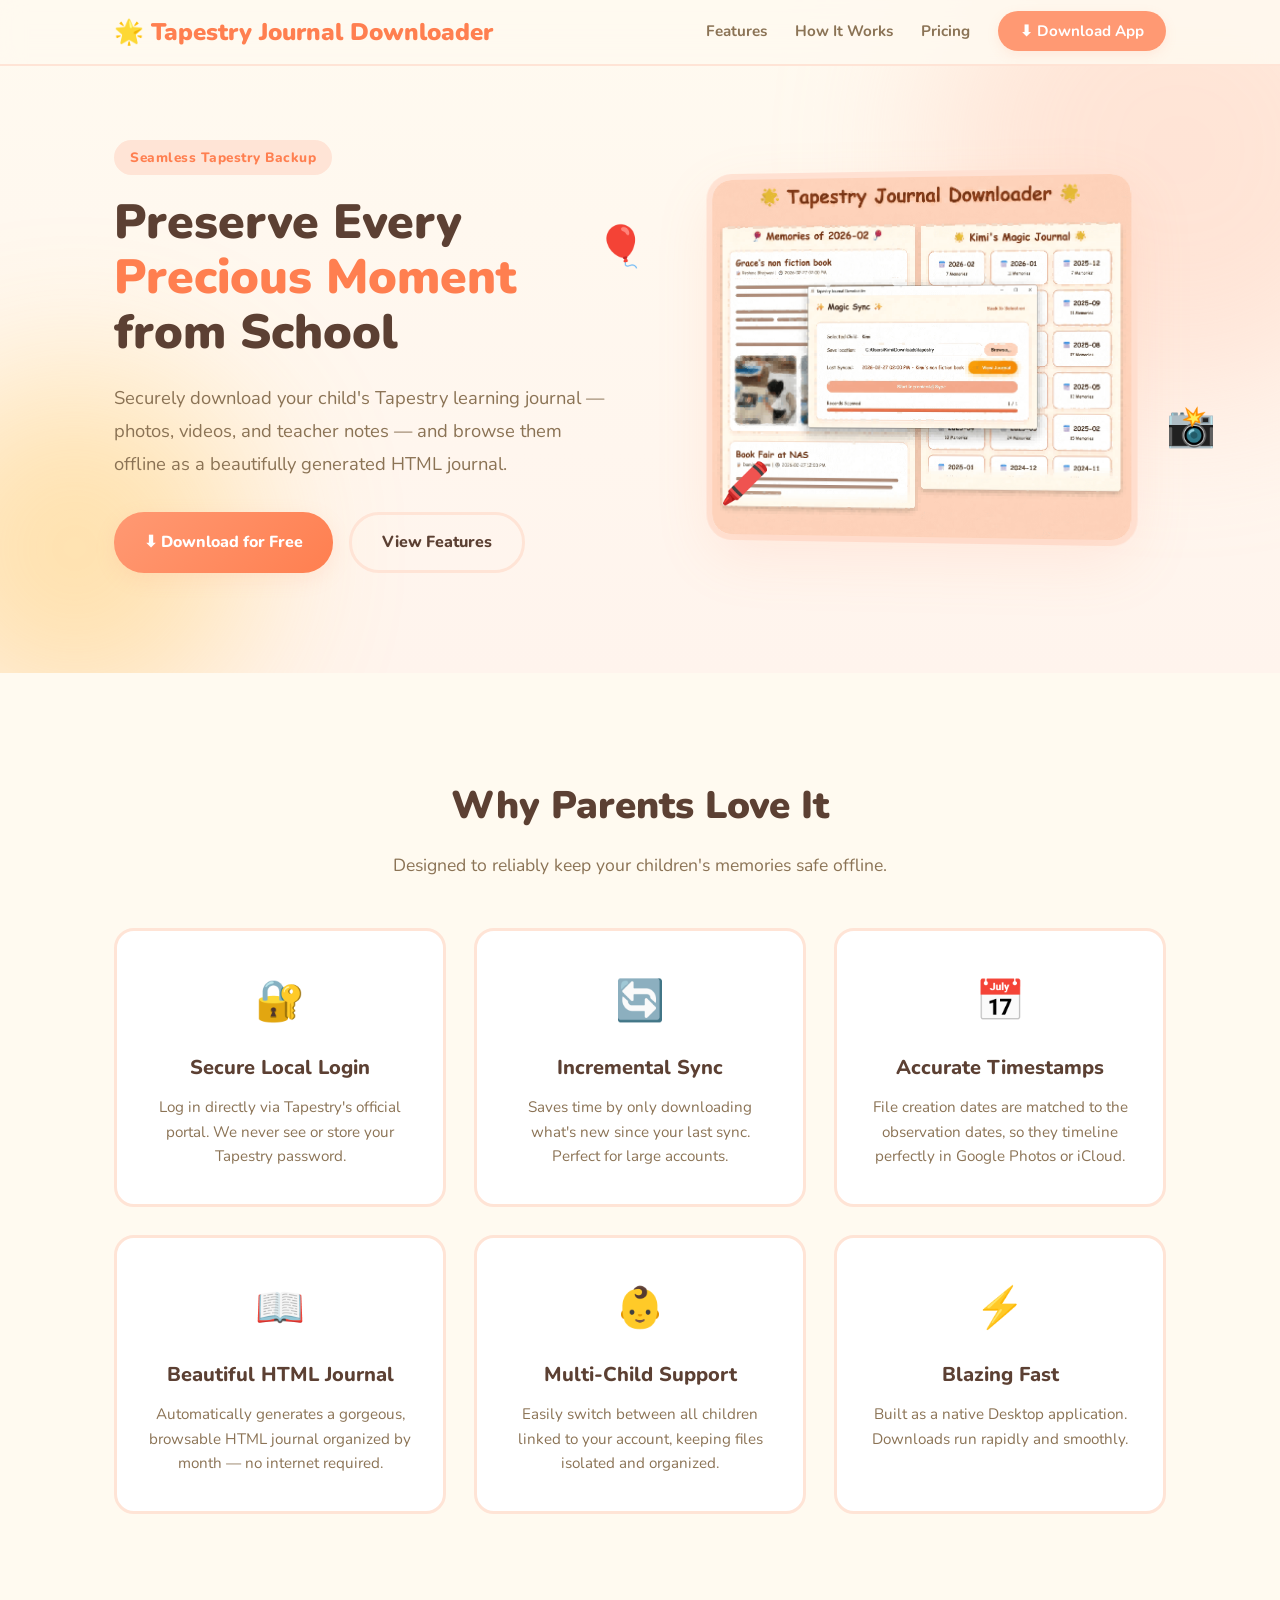
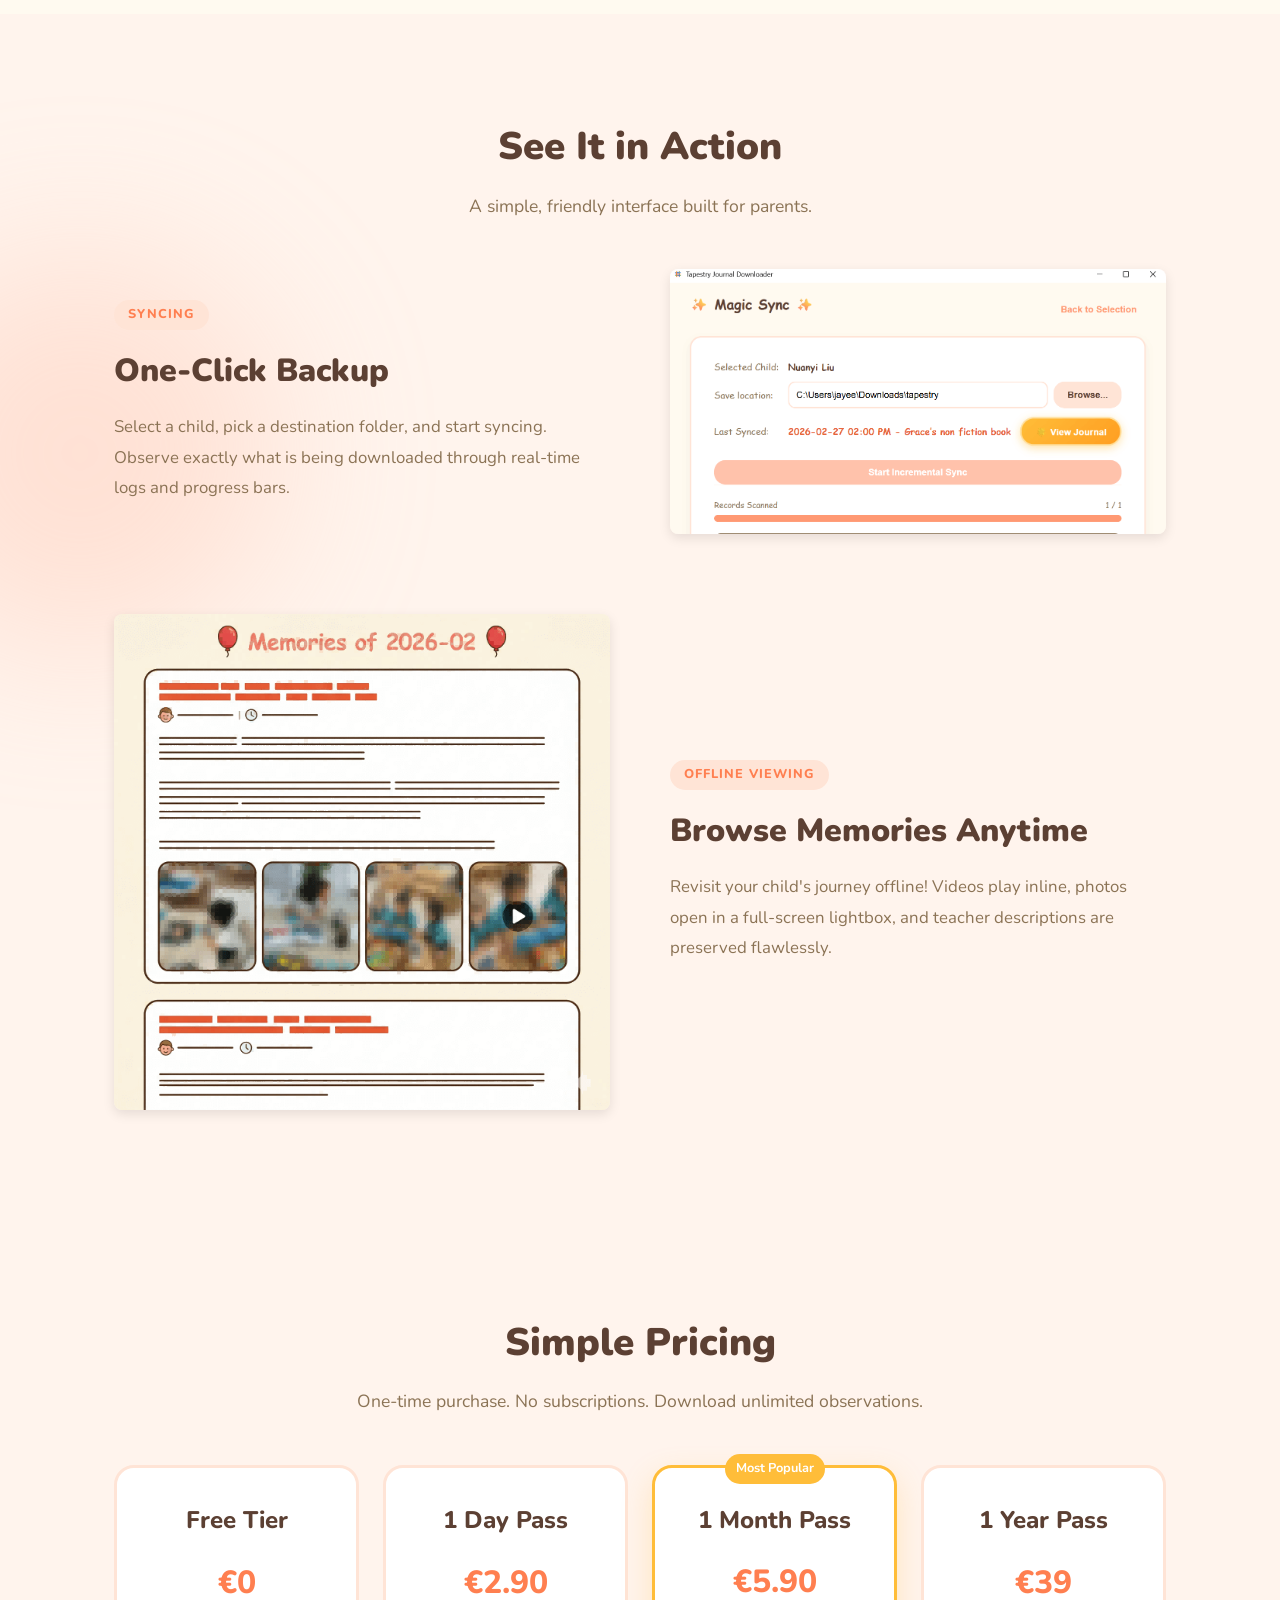
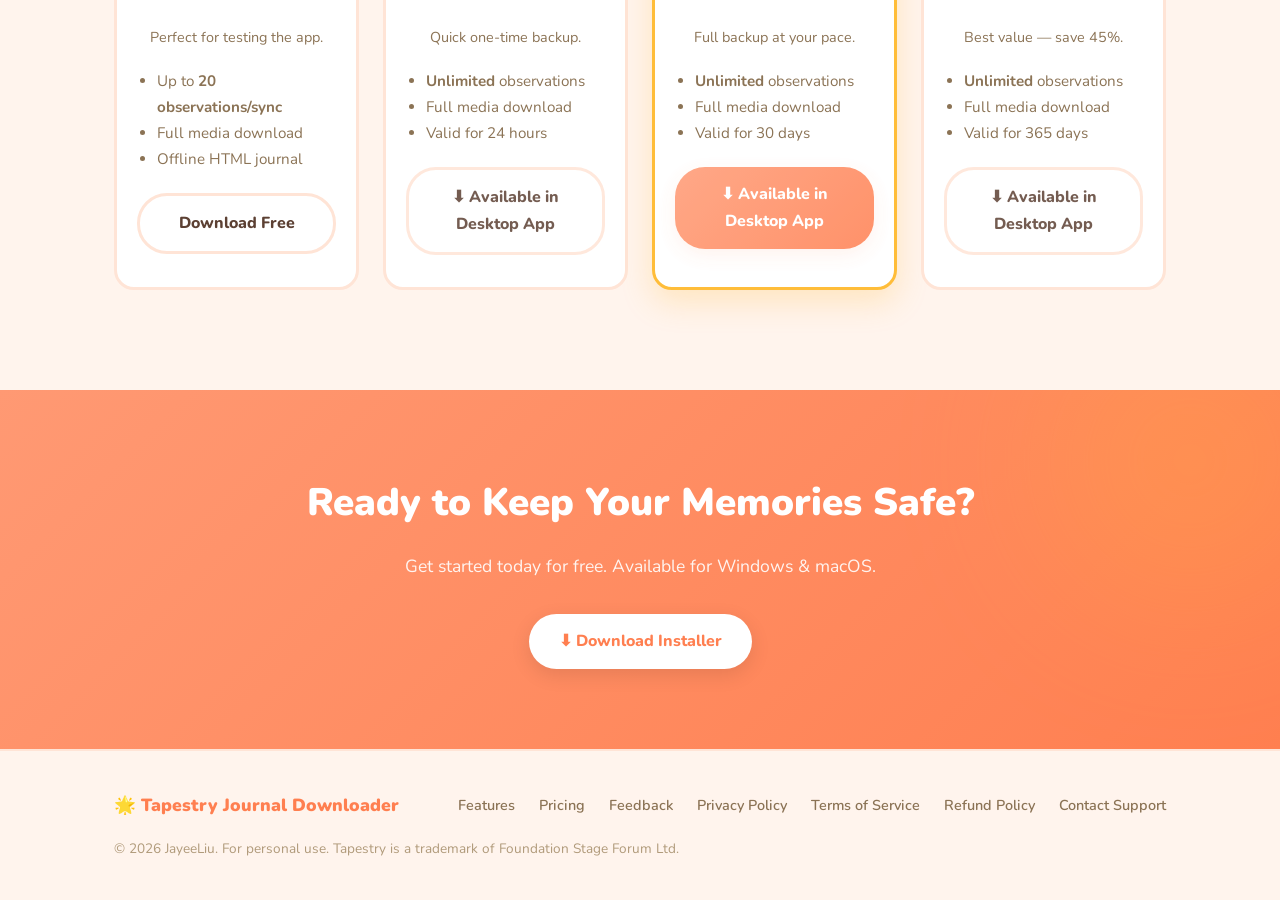
==== index.html @ 8f6c6974 "init" ====
<!DOCTYPE html>
<html lang="en">
<head>
    <meta charset="UTF-8">
    <meta name="viewport" content="width=device-width, initial-scale=1.0">

    <!-- Primary SEO Meta Tags -->
    <title>Tapestry Journal Downloader — Back Up Your Child's Learning Journal</title>
    <meta name="description" content="Download & preserve your child's Tapestry learning journal observations — photos, videos, and teacher notes — as a beautiful offline HTML journal. Simple, secure desktop app for parents.">
    <meta name="keywords" content="Tapestry, Tapestry Journal, Tapestry Journal Downloader, backup children photos, download tapestry observations, offline journal, learning journal backup, EYFS, early years">
    <meta name="author" content="Tapestry Journal Downloader">
    <meta name="robots" content="index, follow">
    <link rel="canonical" href="https://tapestry.xxtools.xyz/">

    <!-- Open Graph / Social -->
    <meta property="og:type" content="website">
    <meta property="og:url" content="https://tapestry.xxtools.xyz/">
    <meta property="og:title" content="Tapestry Journal Downloader — Back Up Your Child's Learning Journal">
    <meta property="og:description" content="Download & preserve your child's Tapestry learning journal observations — photos, videos, and teacher notes — as a beautiful offline HTML journal.">
    <meta property="og:image" content="images/og-cover.png">

    <!-- Favicon -->
    <link rel="icon" type="image/png" href="images/favicon.png">

    <!-- Stylesheet -->
    <link rel="stylesheet" href="css/style.css">

    <!-- Structured Data -->
    <script type="application/ld+json">
    {
        "@context": "https://schema.org",
        "@type": "SoftwareApplication",
        "name": "Tapestry Journal Downloader",
        "operatingSystem": "Windows, macOS",
        "applicationCategory": "UtilitiesApplication",
        "description": "A desktop application that helps parents download and back up their children's Tapestry learning journal observations.",
        "offers": {
            "@type": "Offer",
            "price": "5.9",
            "priceCurrency": "EUR"
        }
    }
    </script>
</head>
<body>

    <!-- ========== NAVIGATION ========== -->
    <nav class="nav" id="nav" role="navigation">
        <div class="container nav__inner">
            <a href="#" class="nav__logo">🌟 Tapestry Journal Downloader</a>
            <button class="nav__toggle" id="nav-toggle">☰</button>
            <ul class="nav__links" id="nav-links">
                <li><a href="#features">Features</a></li>
                <li><a href="#showcase">How It Works</a></li>
                <li><a href="#pricing">Pricing</a></li>
                <li><a href="https://github.com/nicejayee/tapestry-downloader/releases" class="nav__cta">⬇ Download App</a></li>
            </ul>
        </div>
    </nav>

    <!-- ========== HERO ========== -->
    <header class="hero" id="hero">
        <div class="blob blob--peach"></div>
        <div class="blob blob--gold"></div>

        <div class="container hero__inner">
            <div class="hero__content">
                <span class="hero__badge">Seamless Tapestry Backup</span>
                <h1 class="hero__title">
                    Preserve Every <span>Precious Moment</span> from School
                </h1>
                <p class="hero__desc">
                    Securely download your child's Tapestry learning journal — photos, videos, and teacher notes — and browse them offline as a beautifully generated HTML journal.
                </p>
                <div class="hero__actions">
                    <a href="https://github.com/nicejayee/tapestry-downloader/releases" class="btn btn--primary">⬇ Download for Free</a>
                    <a href="#features" class="btn btn--outline">View Features</a>
                </div>
            </div>

            <div class="hero__visual">
                <span class="hero__float hero__float--1">🎈</span>
                <span class="hero__float hero__float--2">📸</span>
                <span class="hero__float hero__float--3">🖍️</span>

                <div class="hero__mockup">
                    <img src="images/screenshot-hero-sync.png" alt="Sync Interface" id="screenshot-hero-sync" style="width: 100%; border-radius: 8px; box-shadow: 0 4px 12px rgba(0,0,0,0.1);">
                </div>
            </div>
        </div>
    </header>

    <!-- ========== FEATURES ========== -->
    <section class="features" id="features">
        <div class="container">
            <h2 class="section-title">Why Parents Love It</h2>
            <p class="section-subtitle">Designed to reliably keep your children's memories safe offline.</p>

            <div class="features__grid">
                <article class="feature-card">
                    <span class="emoji-icon">🔐</span>
                    <h3 class="feature-card__title">Secure Local Login</h3>
                    <p class="feature-card__desc">Log in directly via Tapestry's official portal. We never see or store your Tapestry password.</p>
                </article>

                <article class="feature-card">
                    <span class="emoji-icon">🔄</span>
                    <h3 class="feature-card__title">Incremental Sync</h3>
                    <p class="feature-card__desc">Saves time by only downloading what's new since your last sync. Perfect for large accounts.</p>
                </article>

                <article class="feature-card">
                    <span class="emoji-icon">📅</span>
                    <h3 class="feature-card__title">Accurate Timestamps</h3>
                    <p class="feature-card__desc">File creation dates are matched to the observation dates, so they timeline perfectly in Google Photos or iCloud.</p>
                </article>

                <article class="feature-card">
                    <span class="emoji-icon">📖</span>
                    <h3 class="feature-card__title">Beautiful HTML Journal</h3>
                    <p class="feature-card__desc">Automatically generates a gorgeous, browsable HTML journal organized by month — no internet required.</p>
                </article>

                <article class="feature-card">
                    <span class="emoji-icon">👶</span>
                    <h3 class="feature-card__title">Multi-Child Support</h3>
                    <p class="feature-card__desc">Easily switch between all children linked to your account, keeping files isolated and organized.</p>
                </article>

                <article class="feature-card">
                    <span class="emoji-icon">⚡</span>
                    <h3 class="feature-card__title">Blazing Fast</h3>
                    <p class="feature-card__desc">Built as a native Desktop application. Downloads run rapidly and smoothly.</p>
                </article>
            </div>
        </div>
    </section>

    <!-- ========== SHOWCASE ========== -->
    <section class="showcase" id="showcase">
        <div class="blob blob--peach"></div>
        <div class="container">
            <h2 class="section-title">See It in Action</h2>
            <p class="section-subtitle">A simple, friendly interface built for parents.</p>

            <div class="showcase__items">
                <div class="showcase__item">
                    <div class="showcase__text">
                        <span class="showcase__label">Syncing</span>
                        <h3 class="showcase__heading">One-Click Backup</h3>
                        <p class="showcase__desc">
                            Select a child, pick a destination folder, and start syncing. Observe exactly what is being downloaded through real-time logs and progress bars.
                        </p>
                    </div>
                    <div class="showcase__visual">
                        <img src="images/screenshot-sync.png" alt="Sync Interface" id="screenshot-sync" style="width: 100%; border-radius: 8px; box-shadow: 0 4px 12px rgba(0,0,0,0.1);">
                    </div>
                </div>

                <div class="showcase__item">
                    <div class="showcase__text">
                        <span class="showcase__label">Offline Viewing</span>
                        <h3 class="showcase__heading">Browse Memories Anytime</h3>
                        <p class="showcase__desc">
                            Revisit your child's journey offline! Videos play inline, photos open in a full-screen lightbox, and teacher descriptions are preserved flawlessly.
                        </p>
                    </div>
                    <div class="showcase__visual">
                        <img src="images/screenshot-journal.png" alt="Journal Interface" id="screenshot-journal" style="width: 100%; border-radius: 8px; box-shadow: 0 4px 12px rgba(0,0,0,0.1);">
                    </div>
                </div>
            </div>
        </div>
    </section>

    <!-- ========== PRICING ========== -->
    <section class="how-it-works" id="pricing" style="background: var(--bg-soft-peach);">
        <div class="container">
            <h2 class="section-title">Simple Pricing</h2>
            <p class="section-subtitle">One-time purchase. No subscriptions. Download unlimited observations.</p>

            <div class="steps" style="align-items: stretch;">
                <div class="step">
                    <h3 class="step__title" style="font-size: 1.5rem;">Free Tier</h3>
                    <p class="step__desc" style="font-size: 2rem; font-weight: 800; color: var(--primary-dark); margin: 15px 0;">€0</p>
                    <p class="step__desc" style="margin-bottom: 20px;">Perfect for testing the app.</p>
                    <ul style="text-align: left; margin: 0 auto 20px; color: var(--text-secondary); padding-left: 20px; font-size: 0.95rem;">
                        <li>Up to <strong>20 observations/sync</strong></li>
                        <li>Full media download</li>
                        <li>Offline HTML journal</li>
                    </ul>
                    <a href="https://github.com/nicejayee/tapestry-downloader/releases" class="btn btn--outline" style="width: 100%; justify-content: center;">Download Free</a>
                </div>

                <div class="step">
                    <h3 class="step__title" style="font-size: 1.5rem;">1 Day Pass</h3>
                    <p class="step__desc" style="font-size: 2rem; font-weight: 800; color: var(--primary-dark); margin: 15px 0;">€2.90</p>
                    <p class="step__desc" style="margin-bottom: 20px;">Quick one-time backup.</p>
                    <ul style="text-align: left; margin: 0 auto 20px; color: var(--text-secondary); padding-left: 20px; font-size: 0.95rem;">
                        <li><strong>Unlimited</strong> observations</li>
                        <li>Full media download</li>
                        <li>Valid for 24 hours</li>
                    </ul>
                    <!-- Upgrade via Desktop App -->
                    <span class="btn btn--outline" style="width: 100%; justify-content: center; opacity: 0.85; cursor: default; display: inline-flex; align-items: center; gap: 6px;">⬇ Available in Desktop App</span>
                </div>

                <div class="step" style="border-color: var(--accent-gold); box-shadow: 0 12px 30px var(--shadow-gold);">
                    <div style="background: var(--accent-gold); color: white; padding: 4px; font-size: 0.8rem; font-weight: bold; border-radius: 20px; width: 100px; margin: -46px auto 16px;">Most Popular</div>
                    <h3 class="step__title" style="font-size: 1.5rem;">1 Month Pass</h3>
                    <p class="step__desc" style="font-size: 2rem; font-weight: 800; color: var(--primary-dark); margin: 15px 0;">€5.90</p>
                    <p class="step__desc" style="margin-bottom: 20px;">Full backup at your pace.</p>
                    <ul style="text-align: left; margin: 0 auto 20px; color: var(--text-secondary); padding-left: 20px; font-size: 0.95rem;">
                        <li><strong>Unlimited</strong> observations</li>
                        <li>Full media download</li>
                        <li>Valid for 30 days</li>
                    </ul>
                    <!-- Upgrade via Desktop App -->
                    <span class="btn btn--primary" style="width: 100%; justify-content: center; opacity: 0.85; cursor: default; display: inline-flex; align-items: center; gap: 6px;">⬇ Available in Desktop App</span>
                </div>

                <div class="step">
                    <h3 class="step__title" style="font-size: 1.5rem;">1 Year Pass</h3>
                    <p class="step__desc" style="font-size: 2rem; font-weight: 800; color: var(--primary-dark); margin: 15px 0;">€39</p>
                    <p class="step__desc" style="margin-bottom: 20px;">Best value — save 45%.</p>
                    <ul style="text-align: left; margin: 0 auto 20px; color: var(--text-secondary); padding-left: 20px; font-size: 0.95rem;">
                        <li><strong>Unlimited</strong> observations</li>
                        <li>Full media download</li>
                        <li>Valid for 365 days</li>
                    </ul>
                    <!-- Upgrade via Desktop App -->
                    <span class="btn btn--outline" style="width: 100%; justify-content: center; opacity: 0.85; cursor: default; display: inline-flex; align-items: center; gap: 6px;">⬇ Available in Desktop App</span>
                </div>
            </div>
        </div>
    </section>

    <!-- ========== CTA ========== -->
    <section class="cta" id="download">
        <div class="blob blob--gold"></div>
        <div class="container">
            <h2 class="cta__title">Ready to Keep Your Memories Safe?</h2>
            <p class="cta__desc">Get started today for free. Available for Windows & macOS.</p>
            <a href="https://github.com/nicejayee/tapestry-downloader/releases" class="btn btn--white">⬇ Download Installer</a>
        </div>
    </section>

    <!-- ========== FOOTER ========== -->
    <footer class="footer">
        <div class="container footer__inner">
            <span class="footer__brand">🌟 Tapestry Journal Downloader</span>
            <ul class="footer__links">
                <li><a href="#features">Features</a></li>
                <li><a href="#pricing">Pricing</a></li>
                <li><a href="https://tally.so/r/dWYXZA" target="_blank">Feedback</a></li>
                <li><a href="privacy-policy.html">Privacy Policy</a></li>
                <li><a href="terms-of-service.html">Terms of Service</a></li>
                <li><a href="refund-policy.html">Refund Policy</a></li>
                <li><a href="mailto:support@xxtools.xyz">Contact Support</a></li>
            </ul>
            <span class="footer__copy">&copy; 2026 JayeeLiu. For personal use. Tapestry is a trademark of Foundation Stage Forum Ltd.</span>
        </div>
    </footer>

    <!-- ========== SCRIPTS ========== -->
    <script>
        // Navbar scroll effect
        const nav = document.getElementById('nav');
        window.addEventListener('scroll', () => { nav.classList.toggle('scrolled', window.scrollY > 20); });

        // Mobile menu toggle
        const toggle = document.getElementById('nav-toggle');
        const links = document.getElementById('nav-links');
        toggle.addEventListener('click', () => { links.classList.toggle('open'); });
        links.querySelectorAll('a').forEach(link => { link.addEventListener('click', () => { links.classList.remove('open'); }); });
    </script>
</body>
</html>
---- css/style.css ----
/* =============================================
   Tapestry Journal Downloader — Official Website Styles
   Warm, cartoonish aesthetic matching the app UI
   ============================================= */

/* ---------- Google Font ---------- */
@import url('https://fonts.googleapis.com/css2?family=Nunito:wght@400;600;700;800;900&display=swap');

/* ---------- Custom Properties ---------- */
:root {
    --primary: #ff9973;
    --primary-dark: #ff7f50;
    --primary-light: #ffbfa8;
    --accent-gold: #ffbd39;
    --accent-gold-dark: #f5a623;
    --bg-warm: #fffaf0;
    --bg-soft-peach: #fff4ed;
    --card-bg: #ffffff;
    --text-primary: #5c4033;
    --text-secondary: #8b7355;
    --text-light: #b09a7a;
    --border-peach: #ffe4d6;
    --shadow-warm: rgba(255, 153, 115, 0.15);
    --shadow-gold: rgba(255, 189, 57, 0.25);
    --radius-sm: 12px;
    --radius-md: 20px;
    --radius-lg: 30px;
    --radius-xl: 40px;
}

/* ---------- Reset & Base ---------- */
*, *::before, *::after {
    box-sizing: border-box;
    margin: 0;
    padding: 0;
}

html {
    scroll-behavior: smooth;
    font-size: 16px;
}

body {
    font-family: 'Nunito', 'Comic Sans MS', 'Chalkboard SE', sans-serif;
    background-color: var(--bg-warm);
    color: var(--text-primary);
    line-height: 1.7;
    overflow-x: hidden;
}

img {
    max-width: 100%;
    height: auto;
    display: block;
}

a {
    color: var(--primary-dark);
    text-decoration: none;
    transition: color 0.3s;
}
a:hover { color: var(--primary); }

/* ---------- Utility ---------- */
.container {
    max-width: 1100px;
    margin: 0 auto;
    padding: 0 24px;
}

.section-title {
    text-align: center;
    font-size: 2.4rem;
    font-weight: 900;
    color: var(--text-primary);
    margin-bottom: 12px;
}

.section-subtitle {
    text-align: center;
    font-size: 1.1rem;
    color: var(--text-secondary);
    max-width: 600px;
    margin: 0 auto 48px;
}

.emoji-icon {
    font-size: 2.5rem;
    margin-bottom: 16px;
    display: block;
}

/* ---------- Decorative Blobs ---------- */
.blob {
    position: absolute;
    border-radius: 50%;
    filter: blur(80px);
    opacity: 0.35;
    pointer-events: none;
    z-index: 0;
}

.blob--peach {
    background: var(--primary-light);
}

.blob--gold {
    background: var(--accent-gold);
}

/* =============================================
   NAVIGATION
   ============================================= */
.nav {
    position: fixed;
    top: 0;
    left: 0;
    width: 100%;
    z-index: 100;
    background: rgba(255, 250, 240, 0.85);
    backdrop-filter: blur(12px);
    -webkit-backdrop-filter: blur(12px);
    border-bottom: 2px solid var(--border-peach);
    transition: box-shadow 0.3s;
}

.nav.scrolled {
    box-shadow: 0 4px 20px var(--shadow-warm);
}

.nav__inner {
    display: flex;
    align-items: center;
    justify-content: space-between;
    height: 64px;
}

.nav__logo {
    font-size: 1.5rem;
    font-weight: 900;
    color: var(--primary-dark);
    display: flex;
    align-items: center;
    gap: 8px;
}

.nav__links {
    display: flex;
    gap: 28px;
    list-style: none;
}

.nav__links a {
    font-weight: 700;
    font-size: 0.95rem;
    color: var(--text-secondary);
    transition: color 0.3s;
    position: relative;
}

.nav__links a::after {
    content: '';
    position: absolute;
    bottom: -4px;
    left: 0;
    width: 0;
    height: 3px;
    border-radius: 2px;
    background: var(--primary);
    transition: width 0.3s;
}

.nav__links a:hover { color: var(--primary-dark); }
.nav__links a:hover::after { width: 100%; }

.nav__cta {
    padding: 10px 22px;
    background: var(--primary);
    color: #fff !important;
    border-radius: var(--radius-lg);
    font-weight: 800;
    box-shadow: 0 4px 12px var(--shadow-warm);
    transition: transform 0.2s, box-shadow 0.2s;
}

.nav__cta:hover {
    transform: translateY(-2px);
    box-shadow: 0 6px 18px var(--shadow-warm);
}

.nav__cta::after { display: none !important; }

/* Mobile nav toggle */
.nav__toggle {
    display: none;
    background: none;
    border: none;
    font-size: 1.5rem;
    cursor: pointer;
    color: var(--text-primary);
}

/* =============================================
   HERO SECTION
   ============================================= */
.hero {
    position: relative;
    padding: 140px 0 100px;
    overflow: hidden;
    background: linear-gradient(180deg, var(--bg-warm) 0%, var(--bg-soft-peach) 100%);
}

.hero .blob--peach {
    width: 500px;
    height: 500px;
    top: -100px;
    right: -150px;
}

.hero .blob--gold {
    width: 350px;
    height: 350px;
    bottom: -50px;
    left: -100px;
}

.hero__inner {
    position: relative;
    z-index: 1;
    display: flex;
    align-items: center;
    gap: 60px;
}

.hero__content {
    flex: 1;
    max-width: 540px;
}

.hero__badge {
    display: inline-block;
    background: var(--border-peach);
    color: var(--primary-dark);
    padding: 6px 16px;
    border-radius: var(--radius-lg);
    font-size: 0.85rem;
    font-weight: 800;
    margin-bottom: 20px;
    letter-spacing: 0.5px;
}

.hero__title {
    font-size: 3rem;
    font-weight: 900;
    line-height: 1.15;
    color: var(--text-primary);
    margin-bottom: 20px;
}

.hero__title span {
    color: var(--primary-dark);
}

.hero__desc {
    font-size: 1.15rem;
    color: var(--text-secondary);
    margin-bottom: 32px;
    line-height: 1.8;
}

.hero__actions {
    display: flex;
    gap: 16px;
    flex-wrap: wrap;
}

.btn {
    display: inline-flex;
    align-items: center;
    gap: 8px;
    padding: 14px 30px;
    border-radius: var(--radius-lg);
    font-weight: 800;
    font-size: 1rem;
    border: none;
    cursor: pointer;
    transition: transform 0.25s, box-shadow 0.25s;
    text-decoration: none;
}

.btn:hover {
    transform: translateY(-3px);
}

.btn--primary {
    background: linear-gradient(135deg, var(--primary) 0%, var(--primary-dark) 100%);
    color: #fff;
    box-shadow: 0 6px 20px var(--shadow-warm);
}

.btn--primary:hover {
    box-shadow: 0 10px 30px var(--shadow-warm);
    color: #fff;
}

.btn--outline {
    background: transparent;
    color: var(--text-primary);
    border: 3px solid var(--border-peach);
    box-shadow: none;
}

.btn--outline:hover {
    border-color: var(--primary);
    color: var(--primary-dark);
}

/* Hero illustration area */
.hero__visual {
    flex: 1;
    display: flex;
    justify-content: center;
    align-items: center;
    position: relative;
}

.hero__mockup {
    width: 100%;
    max-width: 420px;
    border-radius: var(--radius-md);
    box-shadow: 0 20px 60px var(--shadow-warm), 0 0 0 6px var(--border-peach);
    background: var(--card-bg);
    overflow: hidden;
    transform: perspective(800px) rotateY(-4deg);
    transition: transform 0.5s;
}

.hero__mockup:hover {
    transform: perspective(800px) rotateY(0deg);
}

/* Floating decorative elements */
.hero__float {
    position: absolute;
    font-size: 2.5rem;
    animation: float 4s ease-in-out infinite;
    z-index: 2;
}

.hero__float--1 { top: 10%; left: -15%; animation-delay: 0s; }
.hero__float--2 { top: 60%; right: -10%; animation-delay: 1s; }
.hero__float--3 { bottom: 5%; left: 10%; animation-delay: 2s; }

@keyframes float {
    0%, 100% { transform: translateY(0); }
    50% { transform: translateY(-14px); }
}

/* =============================================
   FEATURES SECTION
   ============================================= */
.features {
    padding: 100px 0;
    background: var(--bg-warm);
    position: relative;
}

.features__grid {
    display: grid;
    grid-template-columns: repeat(3, 1fr);
    gap: 28px;
}

.feature-card {
    background: var(--card-bg);
    border: 3px solid var(--border-peach);
    border-radius: var(--radius-md);
    padding: 36px 28px;
    text-align: center;
    transition: transform 0.3s, box-shadow 0.3s, border-color 0.3s;
    position: relative;
    overflow: hidden;
}

.feature-card::before {
    content: '';
    position: absolute;
    top: 0;
    left: 0;
    width: 100%;
    height: 5px;
    background: linear-gradient(90deg, var(--primary-light), var(--primary));
    opacity: 0;
    transition: opacity 0.3s;
}

.feature-card:hover {
    transform: translateY(-8px);
    box-shadow: 0 16px 40px var(--shadow-warm);
    border-color: var(--primary-light);
}

.feature-card:hover::before {
    opacity: 1;
}

.feature-card__title {
    font-size: 1.25rem;
    font-weight: 800;
    margin-bottom: 10px;
    color: var(--text-primary);
}

.feature-card__desc {
    font-size: 0.95rem;
    color: var(--text-secondary);
    line-height: 1.6;
}

/* =============================================
   SHOWCASE / SCREENSHOTS SECTION
   ============================================= */
.showcase {
    padding: 100px 0;
    background: var(--bg-soft-peach);
    position: relative;
    overflow: hidden;
}

.showcase .blob--peach {
    width: 400px;
    height: 400px;
    top: 20%;
    left: -120px;
}

.showcase__items {
    display: flex;
    flex-direction: column;
    gap: 80px;
    position: relative;
    z-index: 1;
}

.showcase__item {
    display: flex;
    align-items: center;
    gap: 60px;
}

.showcase__item:nth-child(even) {
    flex-direction: row-reverse;
}

.showcase__text {
    flex: 1;
}

.showcase__label {
    display: inline-block;
    background: var(--border-peach);
    color: var(--primary-dark);
    padding: 4px 14px;
    border-radius: var(--radius-lg);
    font-size: 0.8rem;
    font-weight: 800;
    margin-bottom: 14px;
    text-transform: uppercase;
    letter-spacing: 1px;
}

.showcase__heading {
    font-size: 2rem;
    font-weight: 900;
    margin-bottom: 14px;
    color: var(--text-primary);
}

.showcase__desc {
    font-size: 1.05rem;
    color: var(--text-secondary);
    line-height: 1.8;
}

.showcase__visual {
    flex: 1;
    display: flex;
    justify-content: center;
}

.screenshot-placeholder {
    width: 100%;
    max-width: 500px;
    aspect-ratio: 16 / 10;
    background: var(--card-bg);
    border: 4px dashed var(--border-peach);
    border-radius: var(--radius-md);
    display: flex;
    flex-direction: column;
    align-items: center;
    justify-content: center;
    color: var(--text-light);
    font-weight: 700;
    font-size: 1rem;
    gap: 8px;
    position: relative;
    overflow: hidden;
    box-shadow: 0 12px 30px var(--shadow-warm);
    transition: border-color 0.3s;
}

.screenshot-placeholder:hover {
    border-color: var(--primary-light);
}

.screenshot-placeholder .placeholder-icon {
    font-size: 3rem;
    opacity: 0.5;
}

.screenshot-placeholder img {
    position: absolute;
    inset: 0;
    width: 100%;
    height: 100%;
    object-fit: cover;
    border-radius: calc(var(--radius-md) - 4px);
}

/* =============================================
   HOW IT WORKS
   ============================================= */
.how-it-works {
    padding: 100px 0;
    background: var(--bg-warm);
}

.steps {
    display: flex;
    gap: 24px;
    justify-content: center;
    flex-wrap: wrap;
}

.step {
    flex: 1;
    min-width: 200px;
    max-width: 260px;
    text-align: center;
    padding: 32px 20px;
    background: var(--card-bg);
    border: 3px solid var(--border-peach);
    border-radius: var(--radius-md);
    position: relative;
    transition: transform 0.3s, box-shadow 0.3s;
}

.step:hover {
    transform: translateY(-6px);
    box-shadow: 0 12px 30px var(--shadow-warm);
}

.step__number {
    display: inline-flex;
    align-items: center;
    justify-content: center;
    width: 44px;
    height: 44px;
    border-radius: 50%;
    background: linear-gradient(135deg, var(--primary), var(--primary-dark));
    color: #fff;
    font-weight: 900;
    font-size: 1.2rem;
    margin-bottom: 16px;
    box-shadow: 0 4px 12px var(--shadow-warm);
}

.step__title {
    font-size: 1.1rem;
    font-weight: 800;
    margin-bottom: 8px;
}

.step__desc {
    font-size: 0.9rem;
    color: var(--text-secondary);
}

/* Arrow connector between steps (desktop) */
.step-arrow {
    display: flex;
    align-items: center;
    color: var(--primary-light);
    font-size: 2rem;
    padding-top: 20px;
}

/* =============================================
   CTA SECTION
   ============================================= */
.cta {
    padding: 80px 0;
    background: linear-gradient(135deg, var(--primary) 0%, var(--primary-dark) 100%);
    text-align: center;
    position: relative;
    overflow: hidden;
}

.cta .blob--gold {
    width: 300px;
    height: 300px;
    top: -80px;
    right: -60px;
    opacity: 0.2;
}

.cta__title {
    font-size: 2.4rem;
    font-weight: 900;
    color: #fff;
    margin-bottom: 16px;
    position: relative;
    z-index: 1;
}

.cta__desc {
    font-size: 1.1rem;
    color: rgba(255,255,255,0.9);
    margin-bottom: 32px;
    max-width: 500px;
    margin-left: auto;
    margin-right: auto;
    position: relative;
    z-index: 1;
}

.btn--white {
    background: #fff;
    color: var(--primary-dark);
    box-shadow: 0 6px 20px rgba(0,0,0,0.1);
    position: relative;
    z-index: 1;
}

.btn--white:hover {
    color: var(--primary);
    box-shadow: 0 10px 30px rgba(0,0,0,0.15);
}

/* =============================================
   FOOTER
   ============================================= */
.footer {
    padding: 40px 0;
    background: var(--bg-soft-peach);
    border-top: 2px solid var(--border-peach);
}

.footer__inner {
    display: flex;
    justify-content: space-between;
    align-items: center;
    flex-wrap: wrap;
    gap: 16px;
}

.footer__brand {
    font-weight: 900;
    font-size: 1.1rem;
    color: var(--primary-dark);
}

.footer__links {
    display: flex;
    gap: 24px;
    list-style: none;
}

.footer__links a {
    font-size: 0.9rem;
    color: var(--text-secondary);
    font-weight: 600;
}

.footer__links a:hover {
    color: var(--primary-dark);
}

.footer__copy {
    font-size: 0.85rem;
    color: var(--text-light);
}

/* =============================================
   RESPONSIVE
   ============================================= */
@media (max-width: 900px) {
    .hero__inner {
        flex-direction: column;
        text-align: center;
    }

    .hero__content {
        max-width: 100%;
    }

    .hero__actions {
        justify-content: center;
    }

    .hero__visual {
        margin-top: 40px;
    }

    .features__grid {
        grid-template-columns: repeat(2, 1fr);
    }

    .showcase__item, .showcase__item:nth-child(even) {
        flex-direction: column;
        text-align: center;
    }

    .step-arrow {
        display: none;
    }
}

@media (max-width: 600px) {
    .nav__links {
        display: none;
        position: absolute;
        top: 64px;
        left: 0;
        width: 100%;
        background: rgba(255, 250, 240, 0.98);
        flex-direction: column;
        padding: 20px 24px;
        border-bottom: 2px solid var(--border-peach);
        gap: 16px;
    }

    .nav__links.open {
        display: flex;
    }

    .nav__toggle {
        display: block;
    }

    .hero__title {
        font-size: 2.2rem;
    }

    .section-title {
        font-size: 1.8rem;
    }

    .features__grid {
        grid-template-columns: 1fr;
    }

    .steps {
        flex-direction: column;
        align-items: center;
    }

    .step {
        max-width: 100%;
    }

    .footer__inner {
        flex-direction: column;
        text-align: center;
    }
}
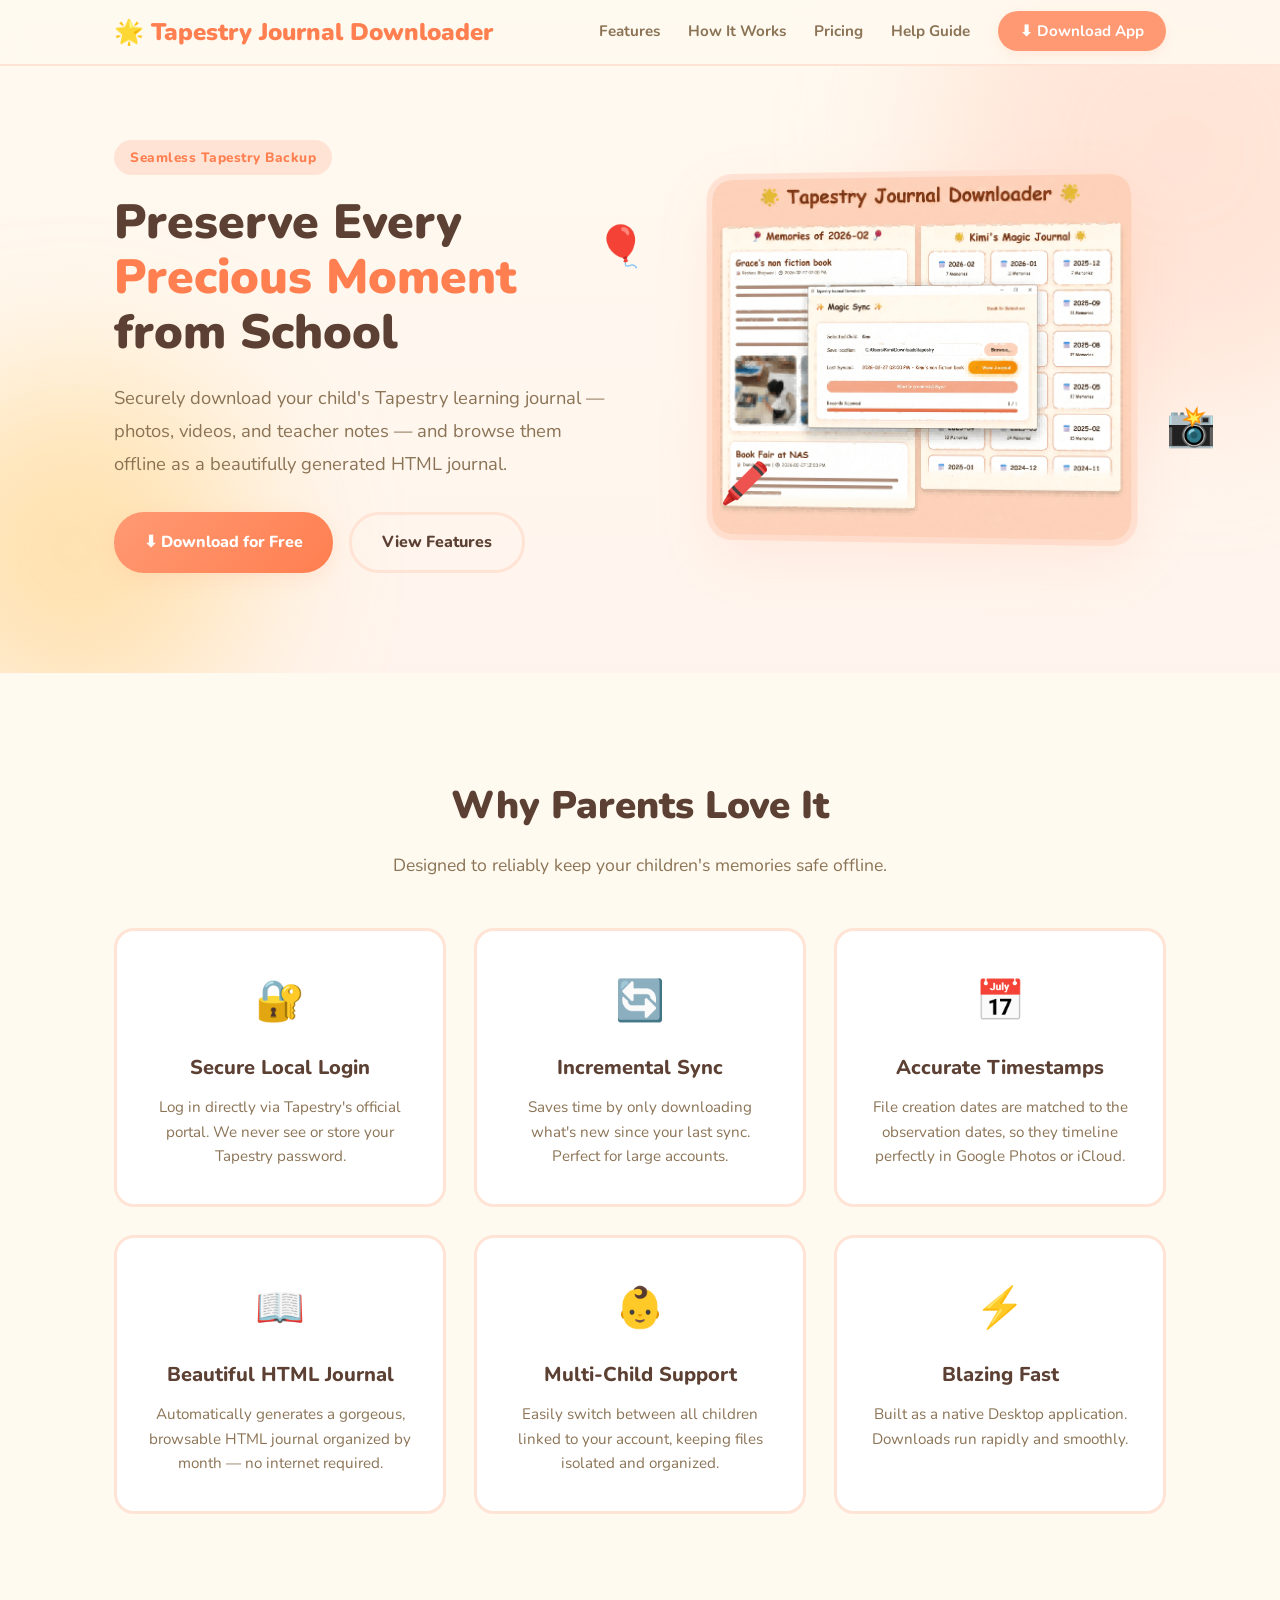
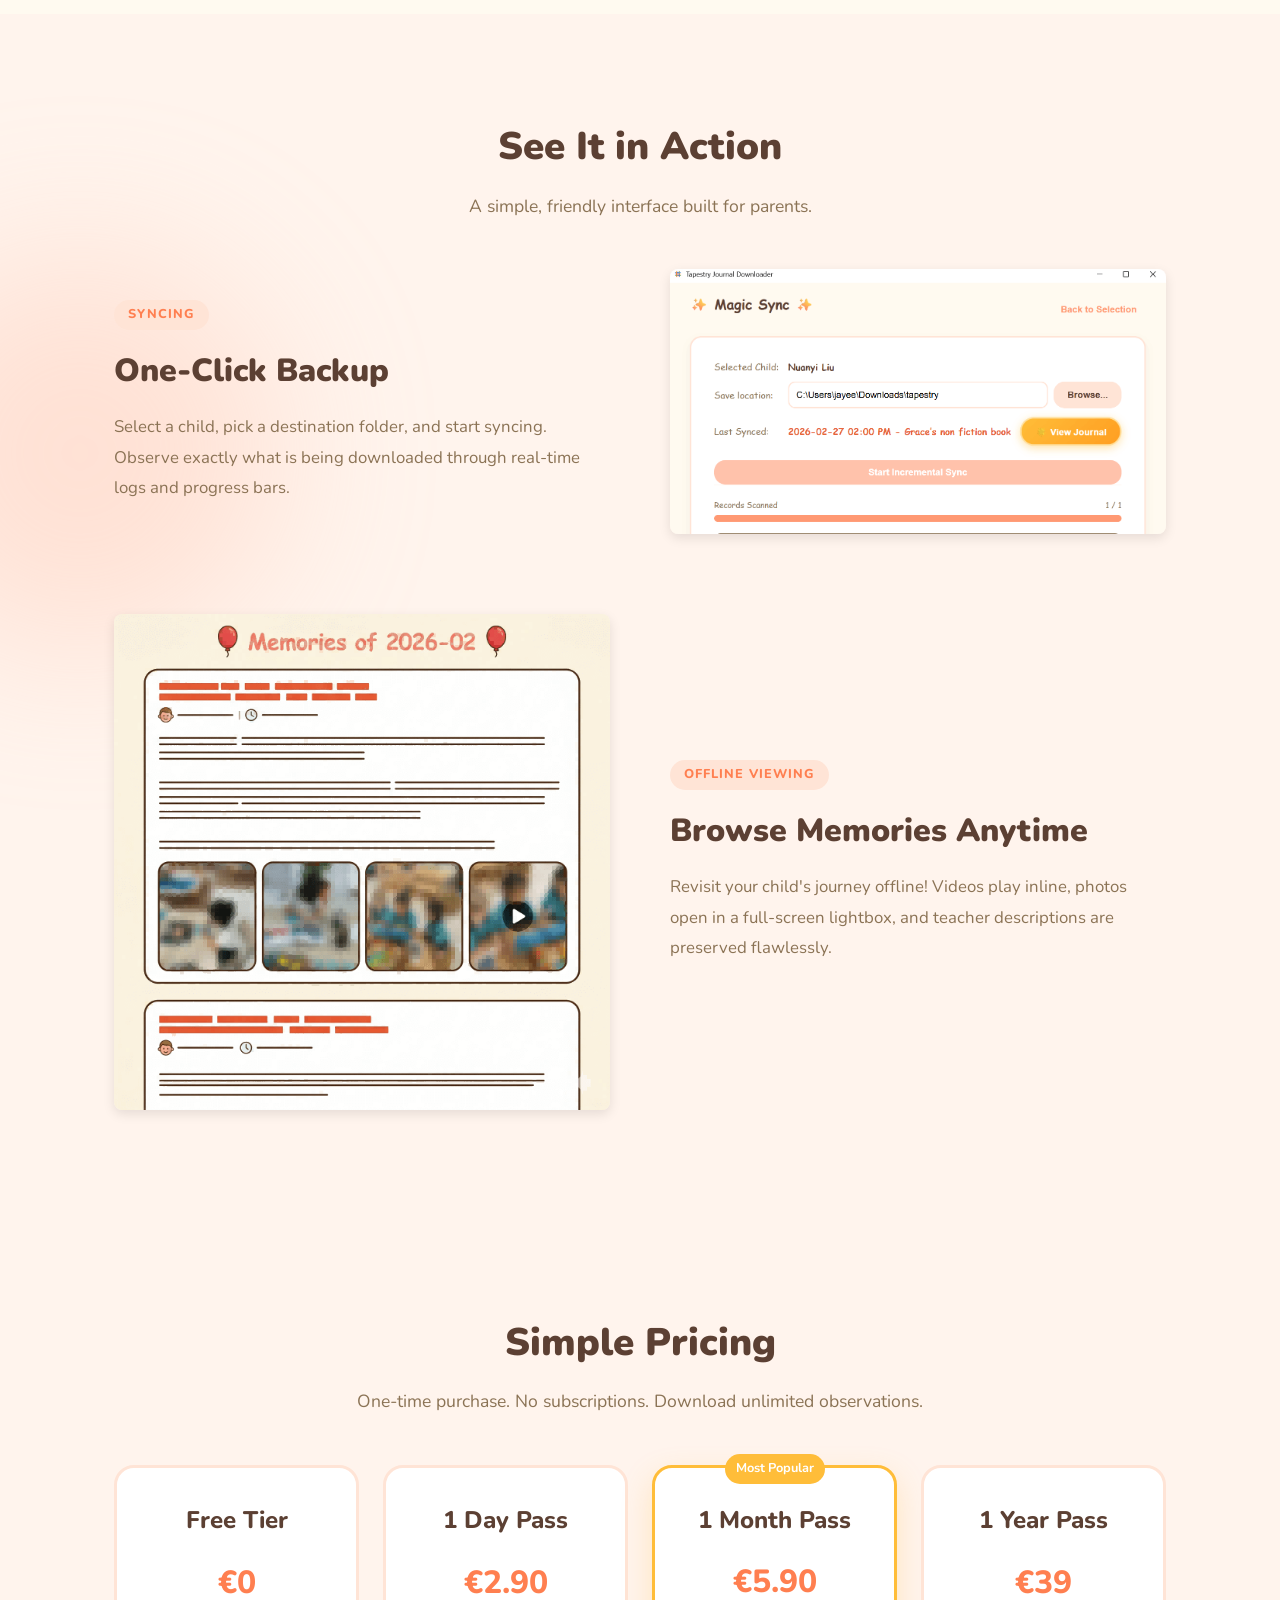
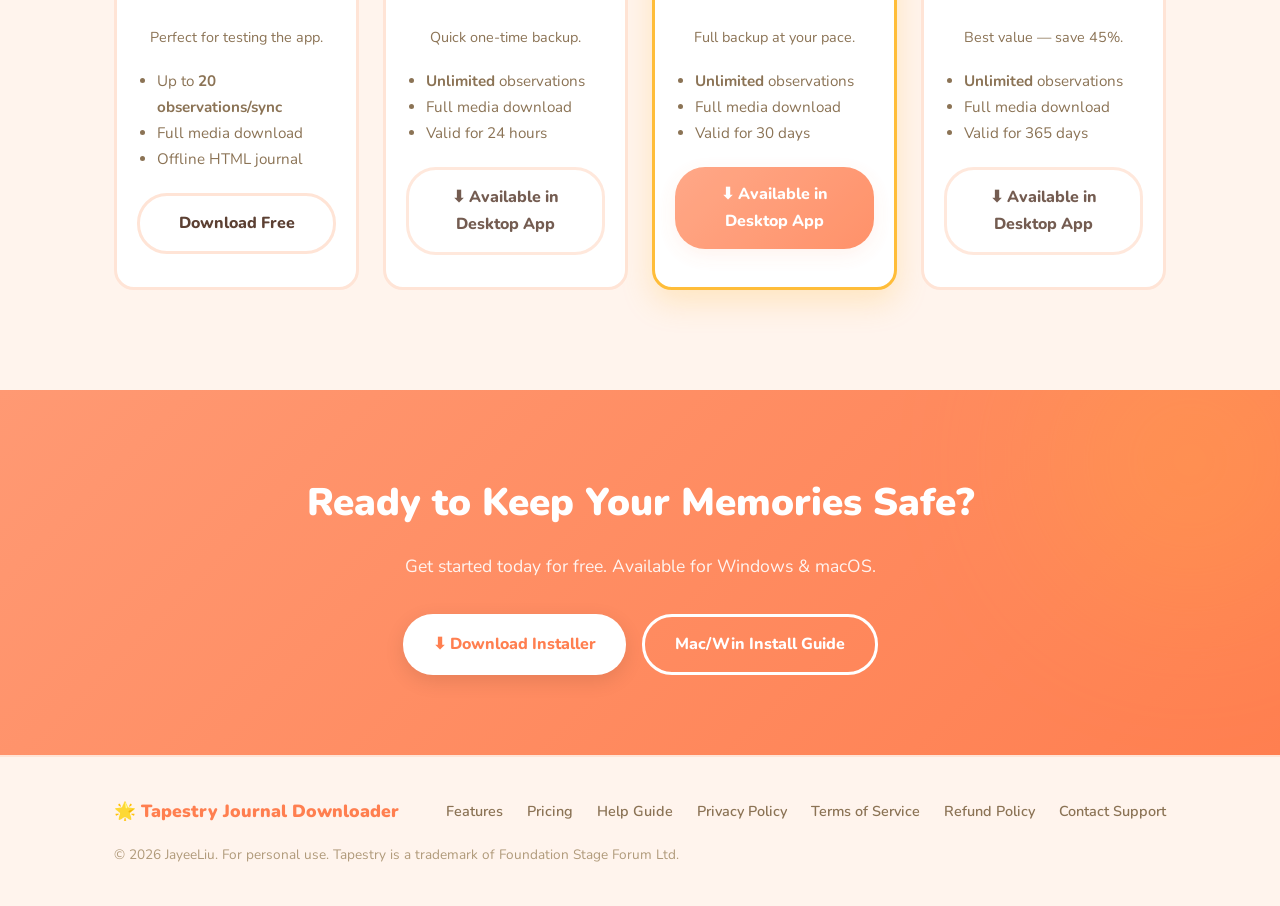
==== commit 8b0752c2: "docs(website): auto synchronized website updates" ====
--- a/index.html
+++ b/index.html
@@ -53,6 +53,7 @@
                 <li><a href="#features">Features</a></li>
                 <li><a href="#showcase">How It Works</a></li>
                 <li><a href="#pricing">Pricing</a></li>
+                <li><a href="help.html">Help Guide</a></li>
                 <li><a href="https://github.com/nicejayee/tapestry-downloader/releases" class="nav__cta">⬇ Download App</a></li>
             </ul>
         </div>
@@ -241,7 +242,10 @@
         <div class="container">
             <h2 class="cta__title">Ready to Keep Your Memories Safe?</h2>
             <p class="cta__desc">Get started today for free. Available for Windows & macOS.</p>
-            <a href="https://github.com/nicejayee/tapestry-downloader/releases" class="btn btn--white">⬇ Download Installer</a>
+            <div style="display: flex; gap: 1rem; justify-content: center; flex-wrap: wrap;">
+                <a href="https://github.com/nicejayee/tapestry-downloader/releases" class="btn btn--white">⬇ Download Installer</a>
+                <a href="help.html" class="btn btn--outline" style="border-color: white; color: white;">Mac/Win Install Guide</a>
+            </div>
         </div>
     </section>
 
@@ -252,7 +256,7 @@
             <ul class="footer__links">
                 <li><a href="#features">Features</a></li>
                 <li><a href="#pricing">Pricing</a></li>
-                <li><a href="https://tally.so/r/dWYXZA" target="_blank">Feedback</a></li>
+                <li><a href="help.html">Help Guide</a></li>
                 <li><a href="privacy-policy.html">Privacy Policy</a></li>
                 <li><a href="terms-of-service.html">Terms of Service</a></li>
                 <li><a href="refund-policy.html">Refund Policy</a></li>
